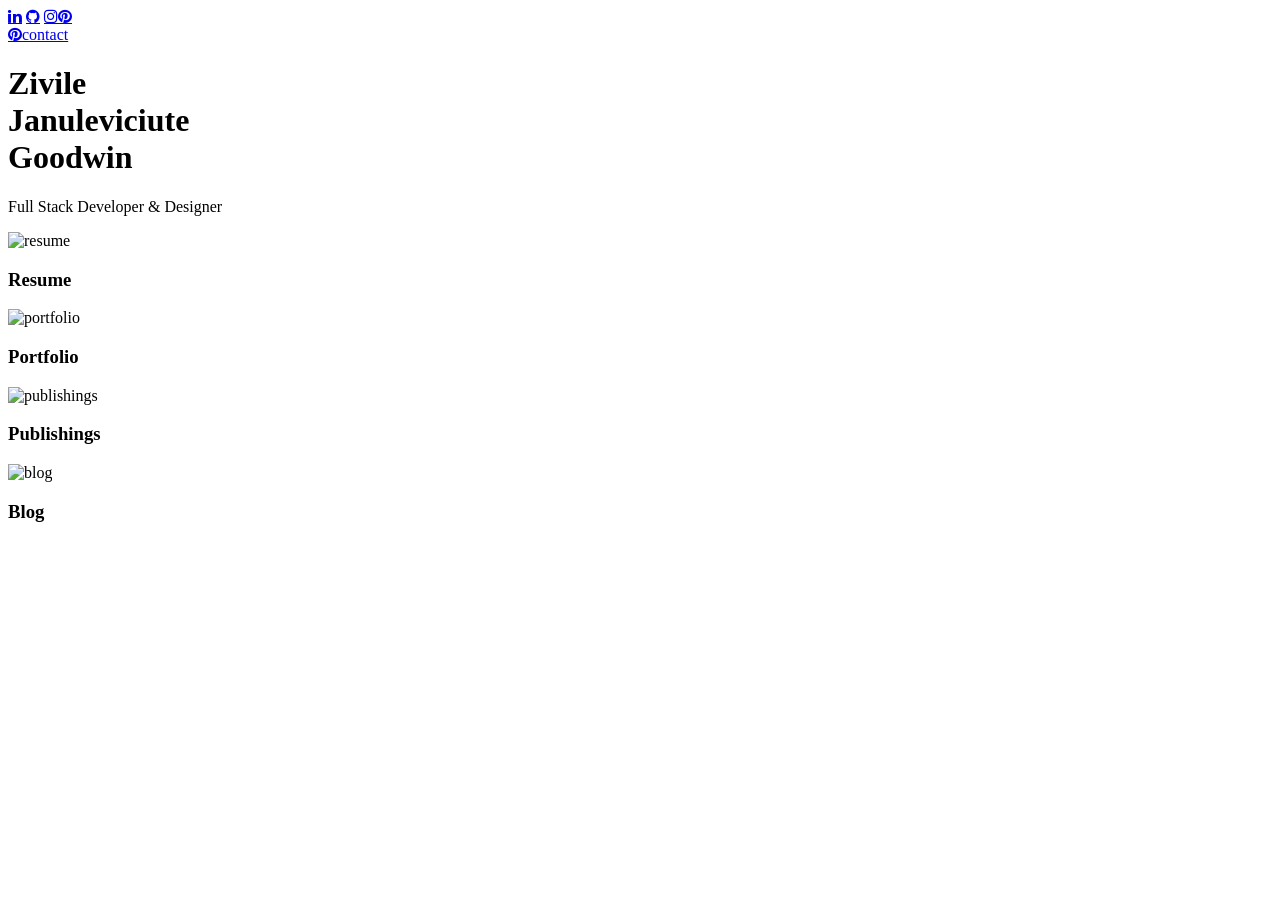
==== index.html @ a184ff7d "changes in my main webpage" ====
<!DOCTYPE html>
<html lang="en">
<head>
  <meta charset="UTF-8">
  <meta name="viewport" content="width=device-width, initial-scale=1.0">
  <title>Zivile JG</title>
  <link rel="stylesheet" type="text/css" href="css/style.css">
  <link rel="stylesheet" href="https://cdnjs.cloudflare.com/ajax/libs/font-awesome/4.7.0/css/font-awesome.min.css">
</head>
<body>
  <div id="main">
  <nav class="nav-social-media">
    <a href="https://www.linkedin.com/in/zivile-januleviciute-goodwin/" class="fa fa-linkedin"></a>
    <a href="https://github.com/zivile777" class="fa fa-github"></a>
    <a href="https://www.instagram.com/sepulture/" class="fa fa-instagram"</a>
    <a href="https://www.pinterest.com/zivilejg/" class="fa fa-pinterest"</a>
  </nav>
  <a href="mailto:zivile.goodwin@gmail.com" class="button-contact">contact</a>
    <header class="main-header">
      <div class="logo">
        <h1 class="logo-title">Zivile<br>Januleviciute<br>Goodwin</h1>
      </div>
      <div class="logo-subtitle">
        <p>Full Stack Developer & Designer</p>
      </div>
    </header>
    <div class="links-div">
      <div class="container">
      <div class="div-box">
        <img src="assets/resume.png" alt="resume"/>
        <div class="div-text-resume">
          <h3>Resume</h3>
        </div>
      </div>
      <div class="div-box">
      <img src="assets/portfolio.png" alt="portfolio"/>
      <div class="div-text-portfolio">
        <h3>Portfolio</h3>
      </div>
    </div>
    <div class="div-box">
      <img src="assets/publishings.png" alt="publishings"/>
      <div class="div-text-publishings">
        <h3>Publishings</h3>
      </div>
    </div>
    <div class="div-box">
    <img src="assets/blog.png" alt="blog"/>
    <div class="div-text-blog">
      <h3>Blog</h3>
    </div>
  </div>
  </div>
  </div>
  <script></script>
</body>
</html>
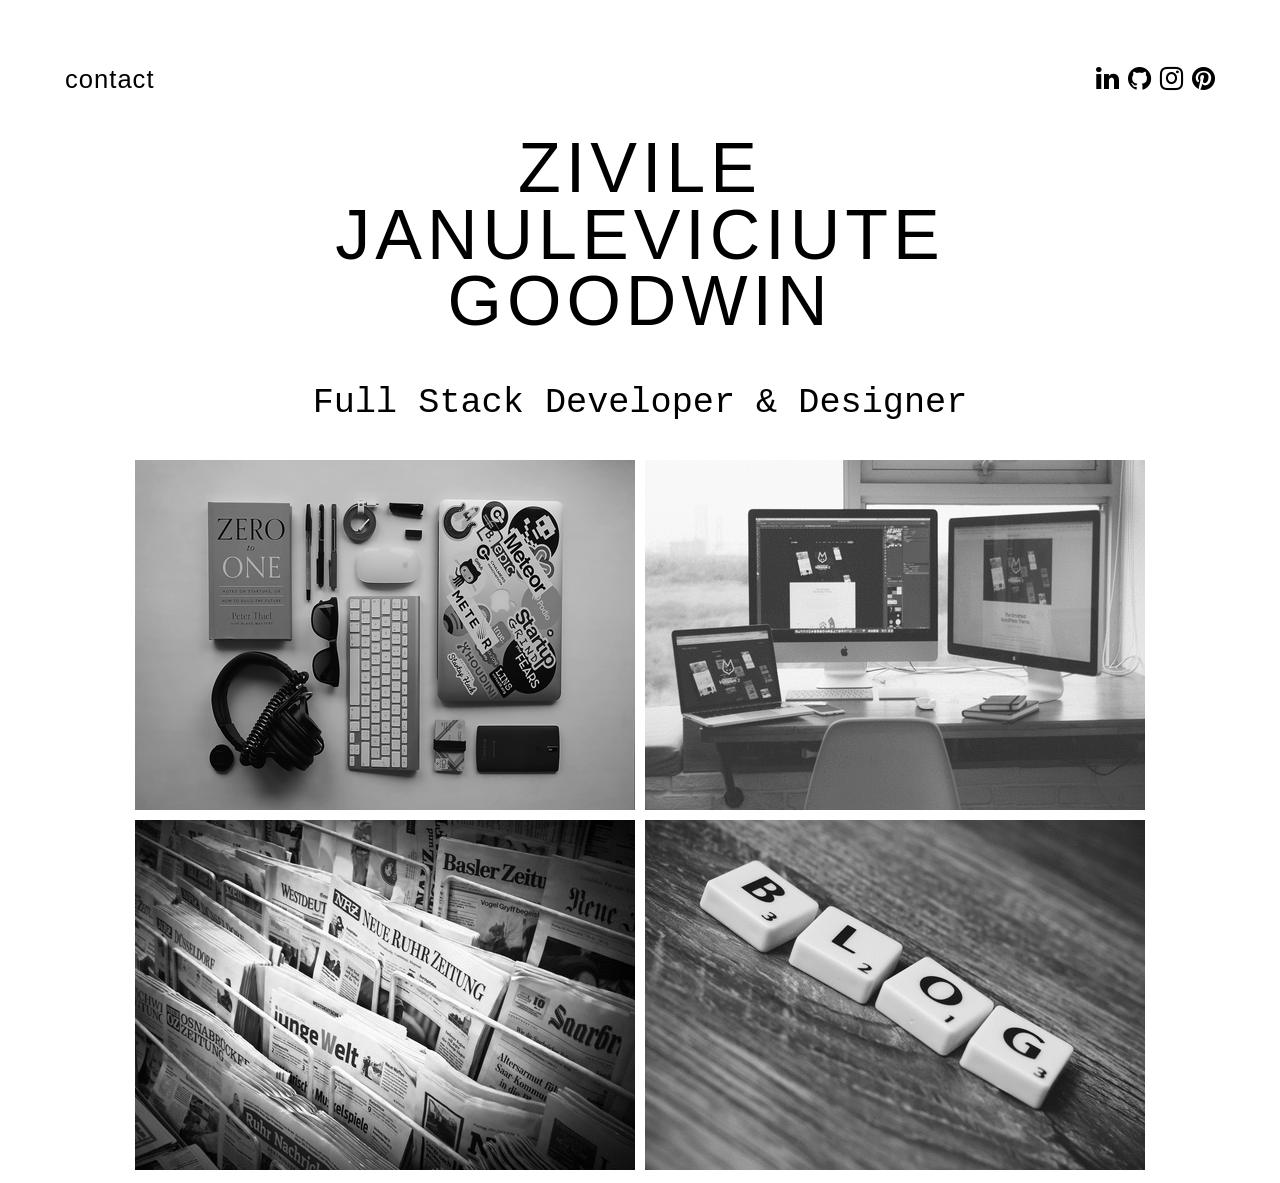
==== commit 1c90c3ba: "fix anchor tag problem" ====
--- a/index.html
+++ b/index.html
@@ -12,8 +12,8 @@
   <nav class="nav-social-media">
     <a href="https://www.linkedin.com/in/zivile-januleviciute-goodwin/" class="fa fa-linkedin"></a>
     <a href="https://github.com/zivile777" class="fa fa-github"></a>
-    <a href="https://www.instagram.com/sepulture/" class="fa fa-instagram"</a>
-    <a href="https://www.pinterest.com/zivilejg/" class="fa fa-pinterest"</a>
+    <a href="https://www.instagram.com/sepulture/" class="fa fa-instagram"></a>
+    <a href="https://www.pinterest.com/zivilejg/" class="fa fa-pinterest"></a>
   </nav>
   <a href="mailto:zivile.goodwin@gmail.com" class="button-contact">contact</a>
     <header class="main-header">
@@ -52,6 +52,7 @@
   </div>
   </div>
   </div>
+</div>
   <script></script>
 </body>
 </html>
--- a/css/style.css
+++ b/css/style.css
@@ -0,0 +1,255 @@
+.main-header {
+    height: 130px;
+    margin: 135px 35px 0;
+    opacity: 1;
+    filter: alpha(opacity=100);
+    position: relative;
+    text-align: center;
+  }
+
+  .main-header .logo {
+    margin: auto 0;
+    opacity: 1;
+    position: relative;
+  }
+
+  .logo-title {
+    color: #000;
+    font: 400 70px/.95 "Neue Droschke",sans-serif;
+    letter-spacing: 5px;
+    position: relative;
+    text-align: center;
+    text-transform: uppercase;
+    -webkit-animation: mymove 5s; /* Safari 4.0 - 8.0 */
+    animation: mymove 5s;
+}
+
+/* Safari 4.0 - 8.0 */
+.logo-title {-webkit-animation-timing-function: ease-in-out;}
+
+/* Standard syntax */
+.logo-title {animation-timing-function: ease--in-out;}
+
+/* Safari 4.0 - 8.0 */
+@-webkit-keyframes mymove {
+    from {right: 300px;}
+    to {right: 0px;}
+}
+
+/* Standard syntax */
+@keyframes mymove {
+    from {right: 300px;}
+    to {right: 0px;}
+}
+
+.logo-subtitle {
+    color: #000;
+    font: 400 2.2em/1.3 "Courier New";
+    position: relative;
+    text-align: center;
+    -webkit-animation: mymove2 5s; /* Safari 4.0 - 8.0 */
+    animation: mymove2 5s;
+}
+
+/* Safari 4.0 - 8.0 */
+.logo-subtitle {-webkit-animation-timing-function: ease-in-out;}
+
+/* Standard syntax */
+.logo-subtitle {animation-timing-function: ease--in-out;}
+
+/* Safari 4.0 - 8.0 */
+@-webkit-keyframes mymove2 {
+    from {left: 300px;}
+    to {left: 0px;}
+}
+
+/* Standard syntax */
+@keyframes mymove2 {
+    from {left: 300px;}
+    to {left: 0px;}
+}
+
+.nav-social-media {
+    position: absolute;
+    right: 65px;
+    top: 65px;
+    color: #000;
+    z-index: 21;
+}
+
+.nav-social-media a {
+    color: inherit;
+    font-size: 27px;
+    display: inline-block;
+    zoom: 1;
+    margin: 0 0 0 5px;
+    position: relative;
+    text-decoration: none;
+}
+
+.fa-linkedin:hover {
+  color: pink;
+  cursor: pointer;
+  -webkit-transition: color 1s ease-out;
+  -moz-transition: color 1s ease-out;
+  -o-transition: color 1s ease-out;
+  transition: color 1s ease-out;
+}
+
+.fa-github:hover {
+  color: pink;
+  cursor: pointer;
+  -webkit-transition: color 1s ease-out;
+  -moz-transition: color 1s ease-out;
+  -o-transition: color 1s ease-out;
+  transition: color 1s ease-out;
+}
+
+.fa-instagram:hover {
+  color: pink;
+  cursor: pointer;
+  -webkit-transition: color 1s ease-out;
+  -moz-transition: color 1s ease-out;
+  -o-transition: color 1s ease-out;
+  transition: color 1s ease-out;
+}
+
+.fa-pinterest:hover {
+  color: pink;
+  cursor: pointer;
+  -webkit-transition: color 1s ease-out;
+  -moz-transition: color 1s ease-out;
+  -o-transition: color 1s ease-out;
+  transition: color 1s ease-out;
+}
+
+.button-contact {
+    left: 65px;
+    position: absolute;
+    top: 65px;
+    color: #000;
+    font: 400 1.6em "Voyager Bold",sans-serif;
+    letter-spacing: 1px;
+    text-transform: lowercase;
+    text-decoration: none;
+}
+
+.button-contact:hover {
+  color: pink;
+  cursor: pointer;
+  -webkit-transition: color 1s ease-out;
+  -moz-transition: color 1s ease-out;
+  -o-transition: color 1s ease-out;
+  transition: color 1s ease-out;
+}
+
+.links-div {
+  margin: 190px 35px 0;
+  position: relative;
+  text-align: center;
+}
+
+.container {
+  display: flex;
+  flex-direction: row;
+  flex-wrap: wrap;
+  justify-content: center;
+  align-items: center;
+  align-content: center;
+}
+
+.div-box {
+  cursor: pointer;
+	position: relative;
+  height: 350px;
+  width: 500px;
+  margin: 5px;
+}
+
+.div-text-resume {
+  position: absolute;
+	top: 0; right: 0;
+	bottom: 0; left: 0;
+	width: 500px;
+	height: 350px;
+	text-align: center;
+	background-color: pink;
+	opacity: 0;
+	-webkit-transition: opacity 0.6s;
+	-moz-transition: opacity 0.6s;
+	transition: opacity 0.6s;
+}
+
+.div-text-resume:hover {
+  opacity: .8;
+}
+.div-text-resume h3 {
+  color: white;
+  font-size: 90px;
+}
+
+.div-text-portfolio {
+  position: absolute;
+	top: 0; right: 0;
+	bottom: 0; left: 0;
+	width: 500px;
+	height: 350px;
+	text-align: center;
+	background-color: pink;
+	opacity: 0;
+	-webkit-transition: opacity 0.6s;
+	-moz-transition: opacity 0.6s;
+	transition: opacity 0.6s;
+}
+
+.div-text-portfolio:hover {
+  opacity: .8;
+}
+.div-text-portfolio h3 {
+  color: white;
+  font-size: 90px;
+}
+
+.div-text-publishings {
+  position: absolute;
+	top: 0; right: 0;
+	bottom: 0; left: 0;
+	width: 500px;
+	height: 350px;
+	text-align: center;
+	background-color: pink;
+	opacity: 0;
+	-webkit-transition: opacity 0.6s;
+	-moz-transition: opacity 0.6s;
+	transition: opacity 0.6s;
+}
+
+.div-text-publishings:hover {
+  opacity: .8;
+}
+.div-text-publishings h3 {
+  color: white;
+  font-size: 90px;
+}
+
+.div-text-blog {
+  position: absolute;
+	top: 0; right: 0;
+	bottom: 0; left: 0;
+	width: 500px;
+	height: 350px;
+	text-align: center;
+	background-color: pink;
+	opacity: 0;
+	-webkit-transition: opacity 0.6s;
+	-moz-transition: opacity 0.6s;
+	transition: opacity 0.6s;
+}
+
+.div-text-blog:hover {
+  opacity: .8;
+}
+.div-text-blog h3 {
+  color: white;
+  font-size: 90px;
+}
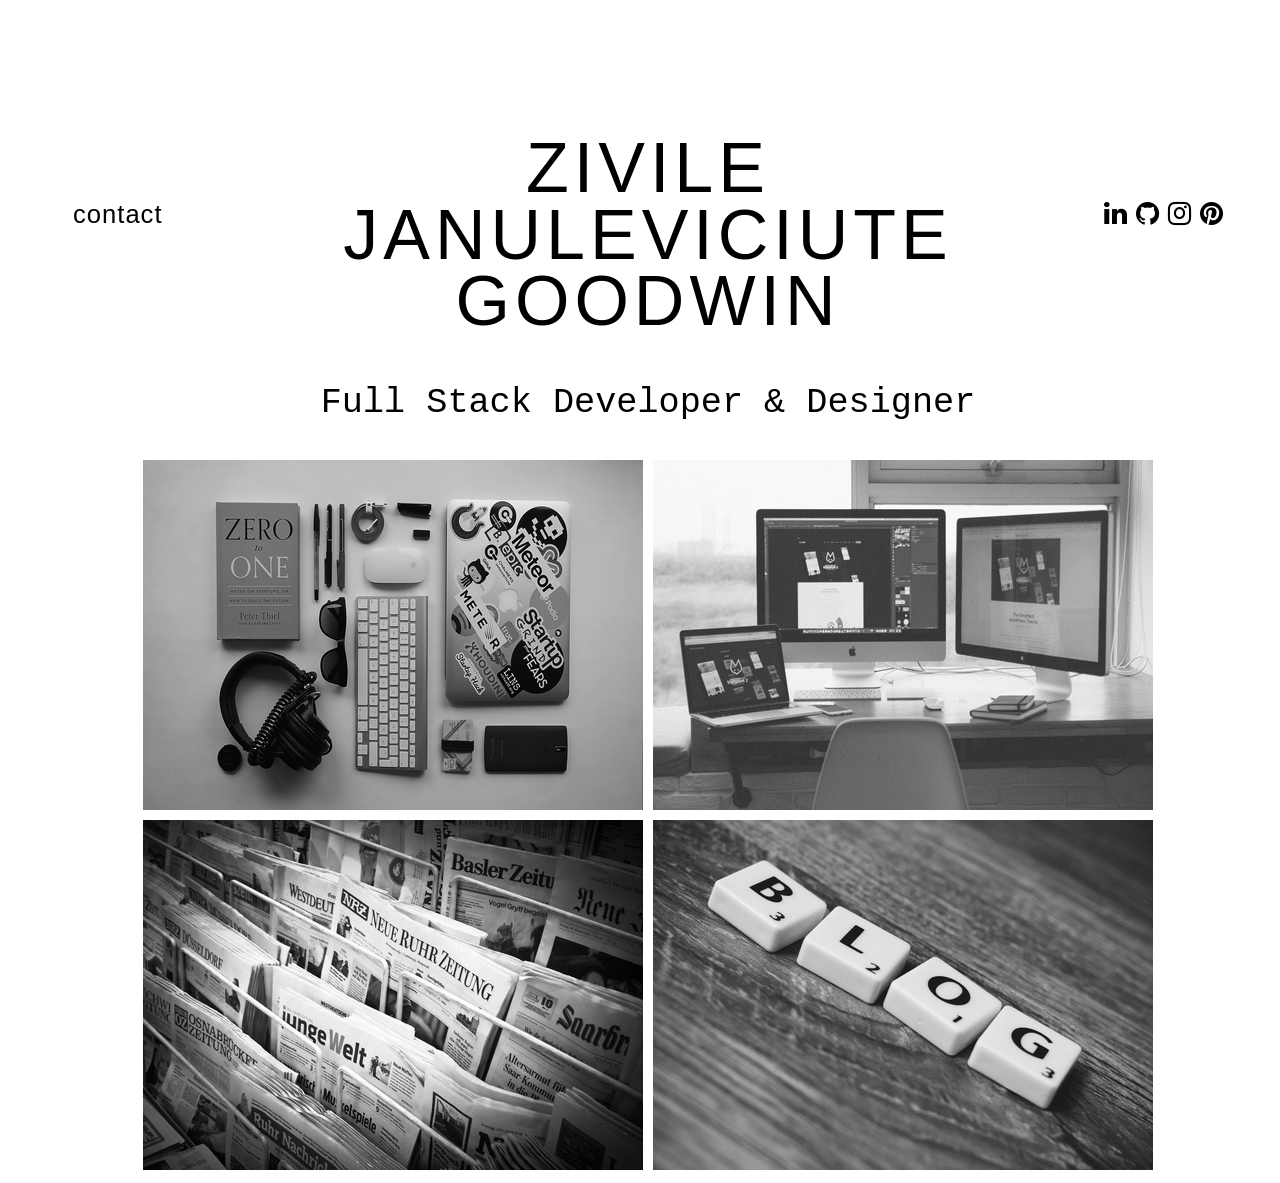
==== commit d343f941: "change in styling" ====
--- a/index.html
+++ b/index.html
@@ -2,13 +2,13 @@
 <html lang="en">
 <head>
   <meta charset="UTF-8">
-  <meta name="viewport" content="width=device-width, initial-scale=1.0">
+  <meta name="viewport" content="width=device-width, initial-scale=1, maximum-scale=1, user-scalable=no">
   <title>Zivile JG</title>
   <link rel="stylesheet" type="text/css" href="css/style.css">
   <link rel="stylesheet" href="https://cdnjs.cloudflare.com/ajax/libs/font-awesome/4.7.0/css/font-awesome.min.css">
 </head>
 <body>
-  <div id="main">
+  <div class="main">
   <nav class="nav-social-media">
     <a href="https://www.linkedin.com/in/zivile-januleviciute-goodwin/" class="fa fa-linkedin"></a>
     <a href="https://github.com/zivile777" class="fa fa-github"></a>
--- a/css/style.css
+++ b/css/style.css
@@ -1,3 +1,15 @@
+body {
+  width: 100%;
+  height: 100%;
+}
+
+.main {
+  width: 100%;
+  height: auto;
+  min-height: 100%;
+  position: relative;
+}
+
 .main-header {
     height: 130px;
     margin: 135px 35px 0;
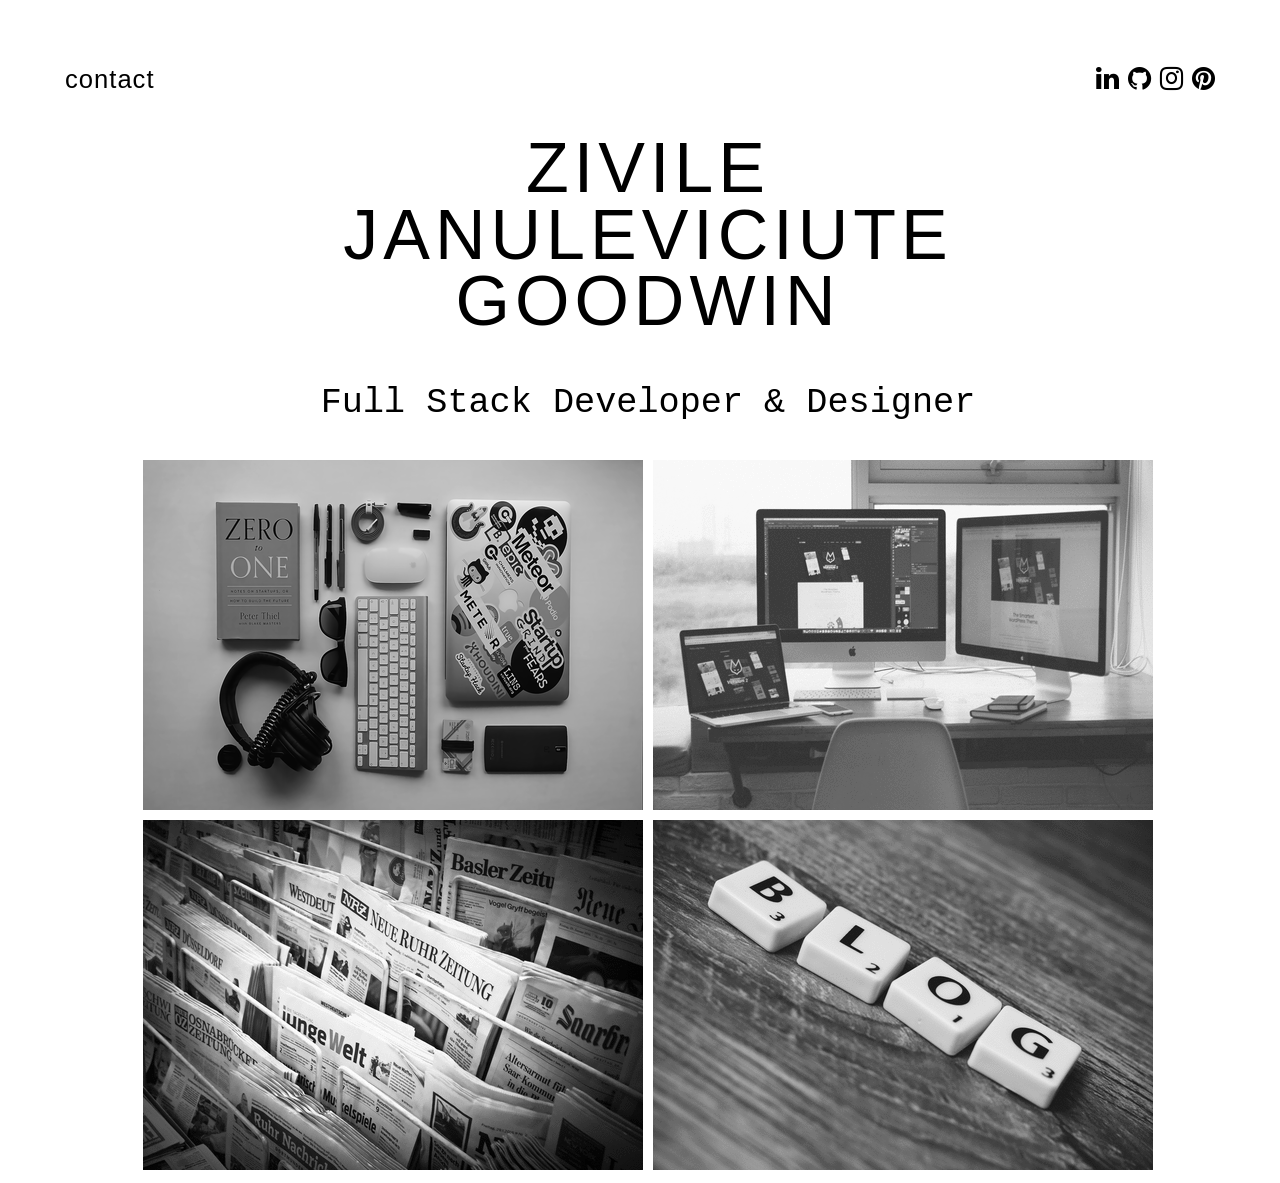
==== commit 0c92cf49: "change mobile compatibility" ====
--- a/index.html
+++ b/index.html
@@ -2,20 +2,12 @@
 <html lang="en">
 <head>
   <meta charset="UTF-8">
-  <meta name="viewport" content="width=device-width, initial-scale=1, maximum-scale=1, user-scalable=no">
   <title>Zivile JG</title>
   <link rel="stylesheet" type="text/css" href="css/style.css">
   <link rel="stylesheet" href="https://cdnjs.cloudflare.com/ajax/libs/font-awesome/4.7.0/css/font-awesome.min.css">
 </head>
 <body>
   <div class="main">
-  <nav class="nav-social-media">
-    <a href="https://www.linkedin.com/in/zivile-januleviciute-goodwin/" class="fa fa-linkedin"></a>
-    <a href="https://github.com/zivile777" class="fa fa-github"></a>
-    <a href="https://www.instagram.com/sepulture/" class="fa fa-instagram"></a>
-    <a href="https://www.pinterest.com/zivilejg/" class="fa fa-pinterest"></a>
-  </nav>
-  <a href="mailto:zivile.goodwin@gmail.com" class="button-contact">contact</a>
     <header class="main-header">
       <div class="logo">
         <h1 class="logo-title">Zivile<br>Januleviciute<br>Goodwin</h1>
@@ -24,6 +16,13 @@
         <p>Full Stack Developer & Designer</p>
       </div>
     </header>
+    <nav class="nav-social-media">
+      <a href="https://www.linkedin.com/in/zivile-januleviciute-goodwin/" class="fa fa-linkedin"></a>
+      <a href="https://github.com/zivile777" class="fa fa-github"></a>
+      <a href="https://www.instagram.com/sepulture/" class="fa fa-instagram"></a>
+      <a href="https://www.pinterest.com/zivilejg/" class="fa fa-pinterest"></a>
+    </nav>
+    <a href="mailto:zivile.goodwin@gmail.com" class="button-contact">contact</a>
     <div class="links-div">
       <div class="container">
       <div class="div-box">
--- a/css/style.css
+++ b/css/style.css
@@ -7,7 +7,6 @@
   width: 100%;
   height: auto;
   min-height: 100%;
-  position: relative;
 }
 
 .main-header {
